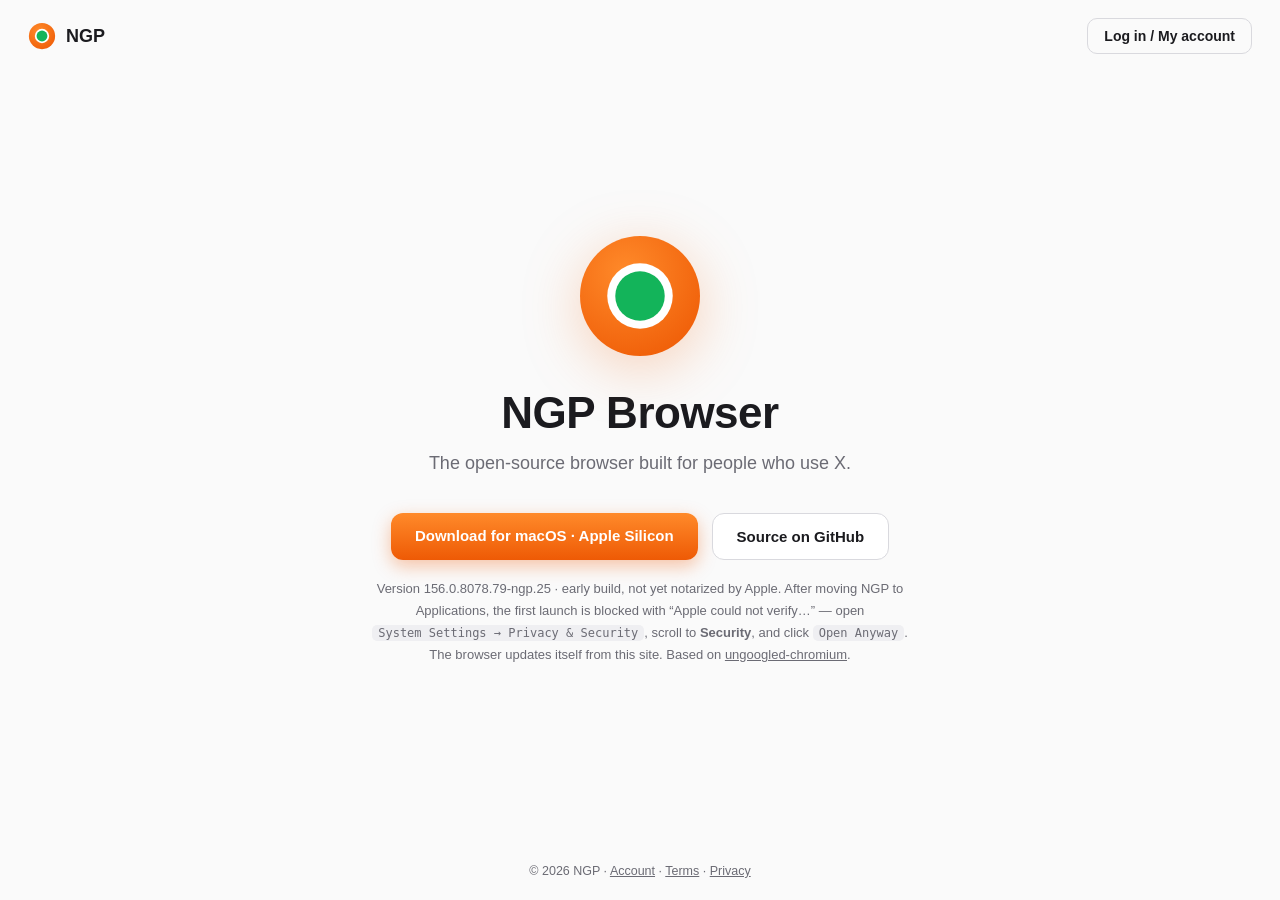
==== site/index.html @ 636c2ef4 "Release ngp.25: Grok is the only built-in search engine; continue where you left off and HTTPS warni" ====
<!DOCTYPE html>
<html lang="en">
<head>
<meta charset="utf-8">
<meta name="viewport" content="width=device-width, initial-scale=1">
<meta name="robots" content="noindex, nofollow, noarchive">
<title>NGP Browser</title>
<link rel="icon" type="image/svg+xml" href="/favicon.svg">
<link rel="icon" type="image/png" sizes="32x32" href="/favicon-32.png">
<link rel="icon" type="image/png" sizes="16x16" href="/favicon-16.png">
<link rel="icon" href="/favicon.ico" sizes="any">
<link rel="apple-touch-icon" href="/apple-touch-icon.png">
<meta name="theme-color" content="#EE5A05">
<style>
  :root {
    --orange: #EE5A05; --orange-hi: #FF8A2A; --green: #13B45A;
    --ink: #1b1b1f; --mut: #6b6b74; --bg: #fafafa; --card: #ffffff;
  }
  * { margin: 0; padding: 0; box-sizing: border-box; }
  body { font-family: -apple-system, BlinkMacSystemFont, "Segoe UI", Helvetica, Arial, sans-serif;
         background: var(--bg); color: var(--ink); min-height: 100vh; display: flex; flex-direction: column; }
  header { display: flex; align-items: center; justify-content: space-between;
           padding: 18px 28px; }
  .brand { display: flex; align-items: center; gap: 10px; font-weight: 700; font-size: 18px; }
  .brand svg { display: block; }
  .account { text-decoration: none; color: var(--ink); font-weight: 600; font-size: 14px;
             border: 1.5px solid #d9d9de; border-radius: 10px; padding: 9px 16px;
             transition: border-color .15s, color .15s; }
  .account:hover { border-color: var(--orange); color: var(--orange); }
  main { flex: 1; display: flex; flex-direction: column; align-items: center;
         justify-content: center; text-align: center; padding: 48px 24px 64px; }
  .logo-hero { width: 128px; height: 128px; margin-bottom: 28px;
               filter: drop-shadow(0 12px 28px rgba(238, 90, 5, .25)); }
  h1 { font-size: 44px; letter-spacing: -0.5px; margin-bottom: 12px; }
  .tag { font-size: 18px; color: var(--mut); max-width: 520px; line-height: 1.5; margin-bottom: 36px; }
  .actions { display: flex; gap: 14px; flex-wrap: wrap; justify-content: center; margin-bottom: 18px; }
  .btn { text-decoration: none; font-weight: 650; font-size: 15px; border-radius: 12px;
         padding: 14px 24px; transition: transform .1s, box-shadow .15s; display: inline-block; }
  .btn:active { transform: translateY(1px); }
  .btn-dl { background: linear-gradient(180deg, var(--orange-hi), var(--orange)); color: #fff;
            box-shadow: 0 6px 18px rgba(238, 90, 5, .35); }
  .btn-dl:hover { box-shadow: 0 8px 24px rgba(238, 90, 5, .45); }
  .btn-gh { background: var(--card); color: var(--ink); border: 1.5px solid #d9d9de; }
  .btn-gh:hover { border-color: var(--ink); }
  .fine { font-size: 13px; color: var(--mut); line-height: 1.7; max-width: 560px; }
  .fine code { background: #efeff2; border-radius: 5px; padding: 1px 6px; font-size: 12px; }
  footer { text-align: center; padding: 22px; font-size: 12.5px; color: var(--mut); }
  footer a { color: var(--mut); }
  @media (prefers-color-scheme: dark) {
    :root { --ink: #ececf0; --mut: #9a9aa4; --bg: #131316; --card: #1d1d22; }
    .account, .btn-gh { border-color: #3a3a42; }
    .fine code { background: #26262c; }
  }
</style>
</head>
<body>
<header>
  <div class="brand">
    <svg width="28" height="28" viewBox="0 0 1024 1024" aria-hidden="true">
      <defs><radialGradient id="o" cx="38%" cy="30%" r="85%">
        <stop offset="0%" stop-color="#FF8A2A"/><stop offset="100%" stop-color="#EE5A05"/>
      </radialGradient></defs>
      <circle cx="512" cy="512" r="480" fill="url(#o)"/>
      <circle cx="512" cy="512" r="262" fill="#fff"/>
      <circle cx="512" cy="512" r="198" fill="#13B45A"/>
    </svg>
    NGP
  </div>
  <a class="account" href="https://id.ngp.one/account">Log in / My account</a>
</header>

<main>
  <svg class="logo-hero" viewBox="0 0 1024 1024" aria-hidden="true">
    <defs><radialGradient id="oh" cx="38%" cy="30%" r="85%">
      <stop offset="0%" stop-color="#FF8A2A"/><stop offset="100%" stop-color="#EE5A05"/>
    </radialGradient></defs>
    <circle cx="512" cy="512" r="480" fill="url(#oh)"/>
    <circle cx="512" cy="512" r="262" fill="#fff"/>
    <circle cx="512" cy="512" r="198" fill="#13B45A"/>
  </svg>
  <h1>NGP Browser</h1>
  <p class="tag">The open-source browser built for people who use X.</p>
  <div class="actions">
    <a class="btn btn-dl" href="https://github.com/orzelig/ngp-releases/releases/download/v156.0.8078.79-ngp.25/NGP-156.0.8078.79-ngp.25.dmg">
      Download for macOS&nbsp;·&nbsp;Apple&nbsp;Silicon</a>
    <a class="btn btn-gh" href="https://github.com/orzelig/ngp-browser">Source on GitHub</a>
  </div>
  <p class="fine">
    Version 156.0.8078.79-ngp.25 · early build, not yet notarized by Apple.
    After moving NGP to Applications, the first launch is blocked with
    &ldquo;Apple could not verify&hellip;&rdquo; &mdash; open
    <code>System&nbsp;Settings → Privacy&nbsp;&amp;&nbsp;Security</code>, scroll to
    <b>Security</b>, and click <code>Open&nbsp;Anyway</code>.<br>
    The browser updates itself from this site. Based on
    <a href="https://github.com/ungoogled-software/ungoogled-chromium" style="color:inherit">ungoogled-chromium</a>.
  </p>
</main>

<footer>© 2026 NGP · <a href="https://id.ngp.one/account">Account</a> · <a href="/terms.html">Terms</a> · <a href="/privacy.html">Privacy</a></footer>
</body>
</html>
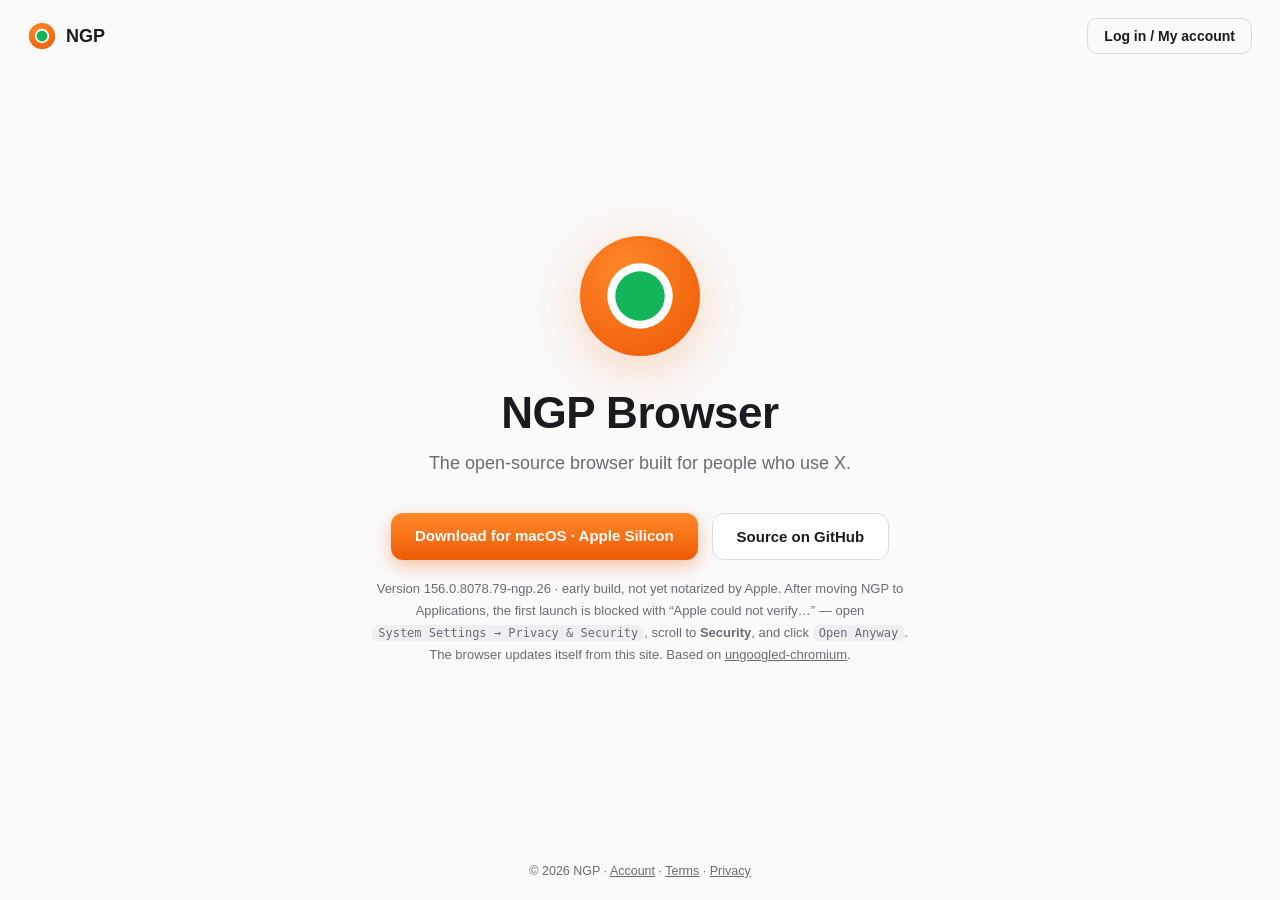
==== commit cad47273: "Release ngp.26: pages translate with Apple's on-device translation instead of Google Translate. Co-A" ====
--- a/site/index.html
+++ b/site/index.html
@@ -81,12 +81,12 @@
   <h1>NGP Browser</h1>
   <p class="tag">The open-source browser built for people who use X.</p>
   <div class="actions">
-    <a class="btn btn-dl" href="https://github.com/orzelig/ngp-releases/releases/download/v156.0.8078.79-ngp.25/NGP-156.0.8078.79-ngp.25.dmg">
+    <a class="btn btn-dl" href="https://github.com/orzelig/ngp-releases/releases/download/v156.0.8078.79-ngp.26/NGP-156.0.8078.79-ngp.26.dmg">
       Download for macOS&nbsp;·&nbsp;Apple&nbsp;Silicon</a>
     <a class="btn btn-gh" href="https://github.com/orzelig/ngp-browser">Source on GitHub</a>
   </div>
   <p class="fine">
-    Version 156.0.8078.79-ngp.25 · early build, not yet notarized by Apple.
+    Version 156.0.8078.79-ngp.26 · early build, not yet notarized by Apple.
     After moving NGP to Applications, the first launch is blocked with
     &ldquo;Apple could not verify&hellip;&rdquo; &mdash; open
     <code>System&nbsp;Settings → Privacy&nbsp;&amp;&nbsp;Security</code>, scroll to
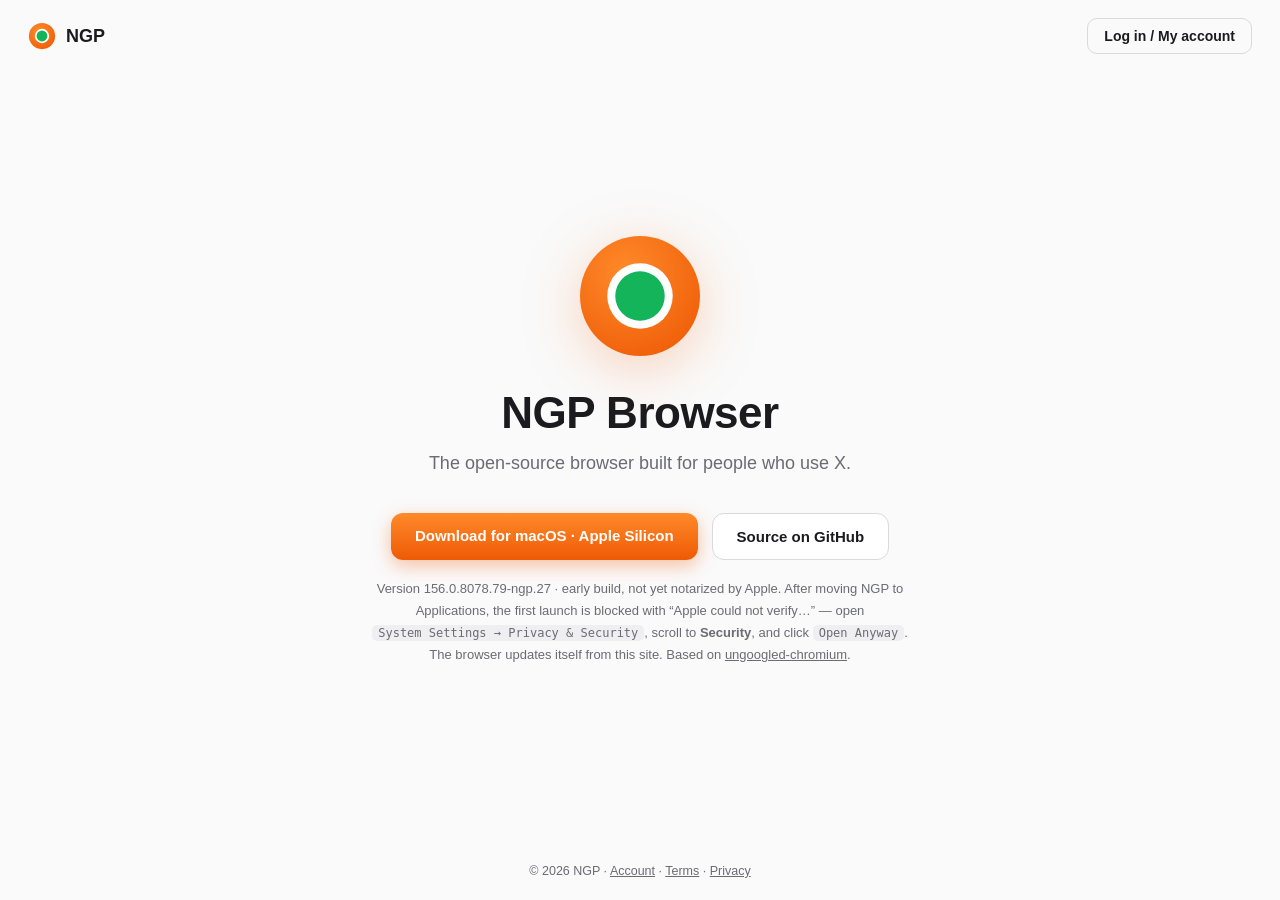
==== commit 52b350f4: "Release ngp.27: "Show original" works while a page is still translating; no Google Translate logos. " ====
--- a/site/index.html
+++ b/site/index.html
@@ -81,12 +81,12 @@
   <h1>NGP Browser</h1>
   <p class="tag">The open-source browser built for people who use X.</p>
   <div class="actions">
-    <a class="btn btn-dl" href="https://github.com/orzelig/ngp-releases/releases/download/v156.0.8078.79-ngp.26/NGP-156.0.8078.79-ngp.26.dmg">
+    <a class="btn btn-dl" href="https://github.com/orzelig/ngp-releases/releases/download/v156.0.8078.79-ngp.27/NGP-156.0.8078.79-ngp.27.dmg">
       Download for macOS&nbsp;·&nbsp;Apple&nbsp;Silicon</a>
     <a class="btn btn-gh" href="https://github.com/orzelig/ngp-browser">Source on GitHub</a>
   </div>
   <p class="fine">
-    Version 156.0.8078.79-ngp.26 · early build, not yet notarized by Apple.
+    Version 156.0.8078.79-ngp.27 · early build, not yet notarized by Apple.
     After moving NGP to Applications, the first launch is blocked with
     &ldquo;Apple could not verify&hellip;&rdquo; &mdash; open
     <code>System&nbsp;Settings → Privacy&nbsp;&amp;&nbsp;Security</code>, scroll to
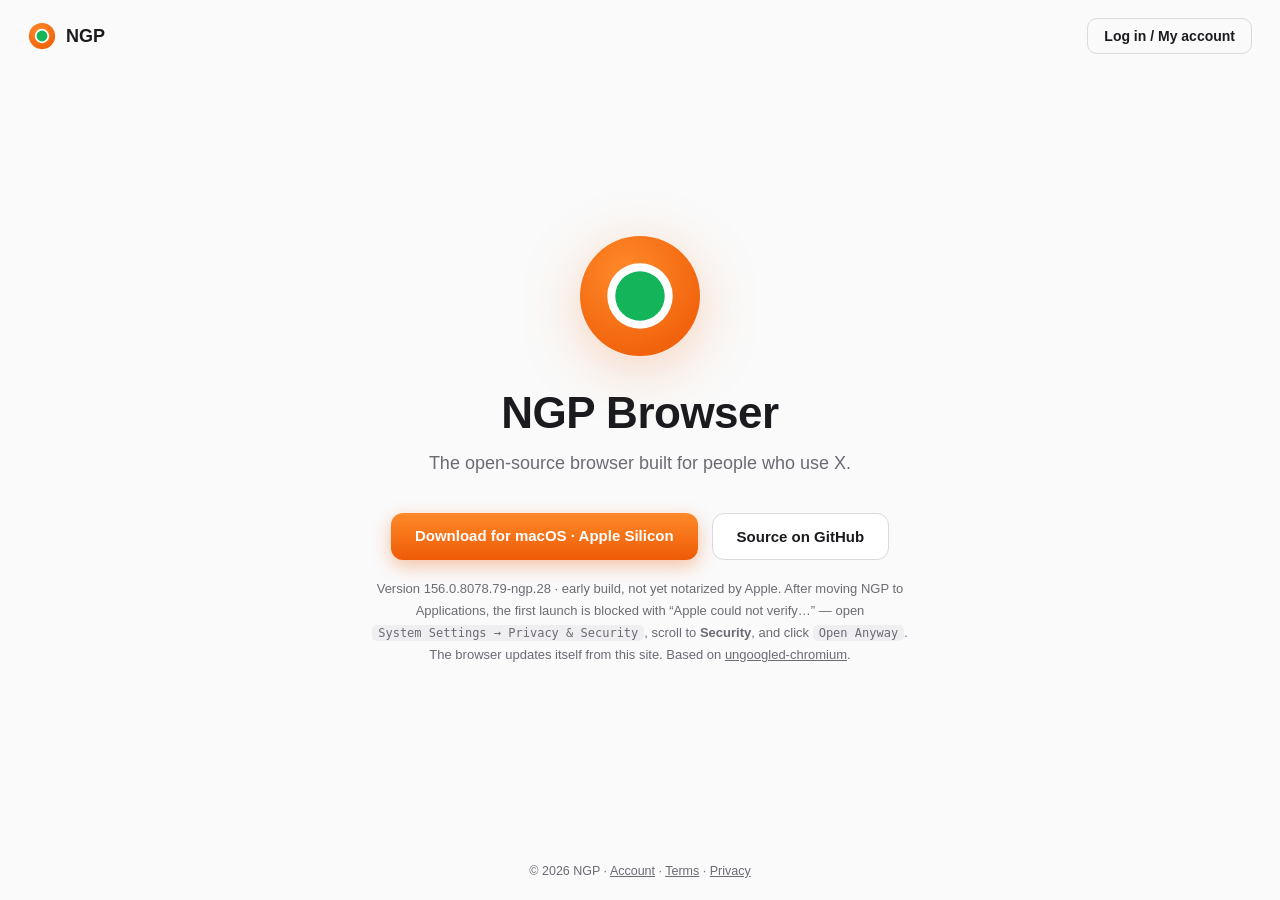
==== commit d29a19ff: "Release ngp.28: a "Translating…" label and spinners while a page is being translated. Co-Authored-By" ====
--- a/site/index.html
+++ b/site/index.html
@@ -81,12 +81,12 @@
   <h1>NGP Browser</h1>
   <p class="tag">The open-source browser built for people who use X.</p>
   <div class="actions">
-    <a class="btn btn-dl" href="https://github.com/orzelig/ngp-releases/releases/download/v156.0.8078.79-ngp.27/NGP-156.0.8078.79-ngp.27.dmg">
+    <a class="btn btn-dl" href="https://github.com/orzelig/ngp-releases/releases/download/v156.0.8078.79-ngp.28/NGP-156.0.8078.79-ngp.28.dmg">
       Download for macOS&nbsp;·&nbsp;Apple&nbsp;Silicon</a>
     <a class="btn btn-gh" href="https://github.com/orzelig/ngp-browser">Source on GitHub</a>
   </div>
   <p class="fine">
-    Version 156.0.8078.79-ngp.27 · early build, not yet notarized by Apple.
+    Version 156.0.8078.79-ngp.28 · early build, not yet notarized by Apple.
     After moving NGP to Applications, the first launch is blocked with
     &ldquo;Apple could not verify&hellip;&rdquo; &mdash; open
     <code>System&nbsp;Settings → Privacy&nbsp;&amp;&nbsp;Security</code>, scroll to
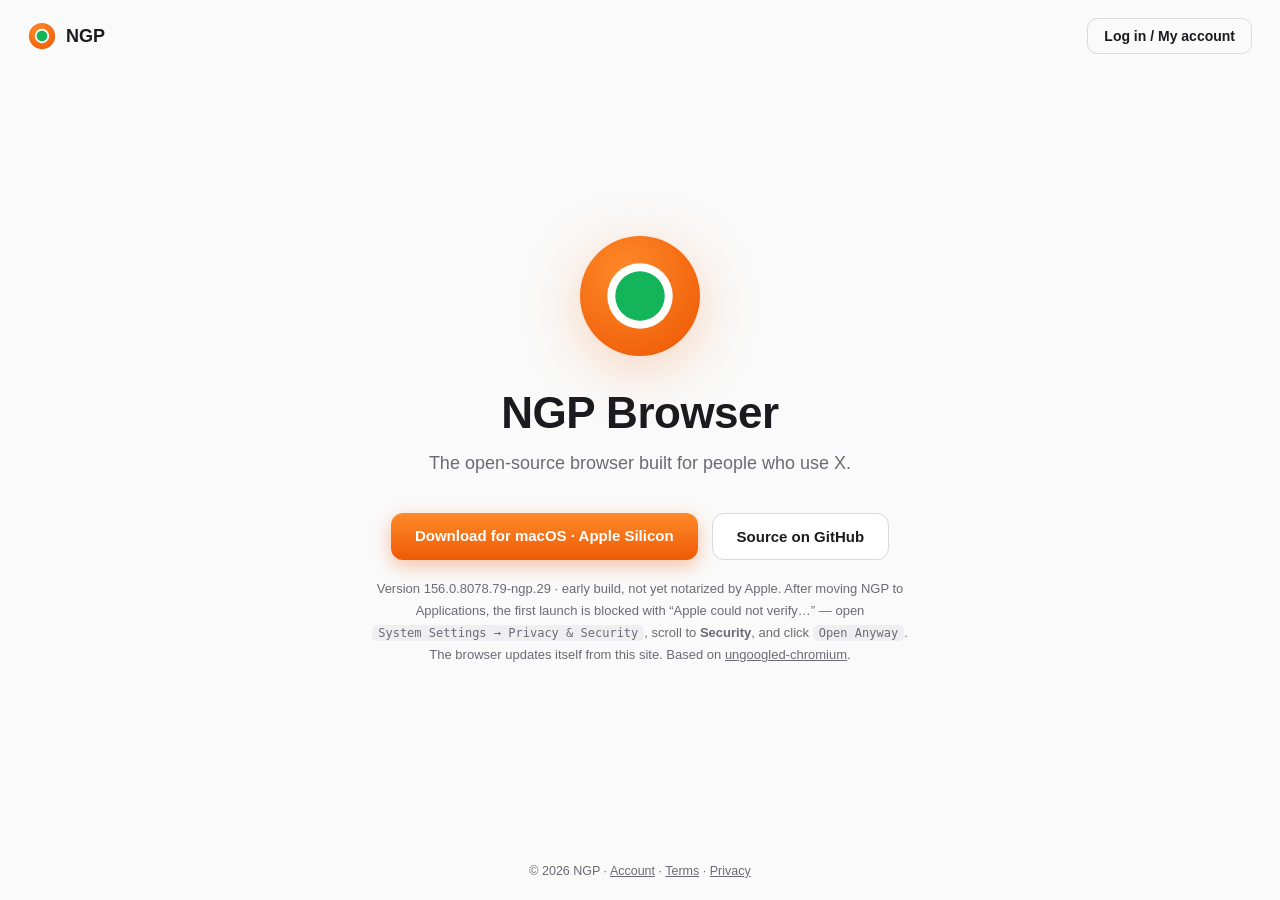
==== commit 89130738: "Release ngp.29: switching between the original and the translation is quick. "Show original" keeps a" ====
--- a/site/index.html
+++ b/site/index.html
@@ -81,12 +81,12 @@
   <h1>NGP Browser</h1>
   <p class="tag">The open-source browser built for people who use X.</p>
   <div class="actions">
-    <a class="btn btn-dl" href="https://github.com/orzelig/ngp-releases/releases/download/v156.0.8078.79-ngp.28/NGP-156.0.8078.79-ngp.28.dmg">
+    <a class="btn btn-dl" href="https://github.com/orzelig/ngp-releases/releases/download/v156.0.8078.79-ngp.29/NGP-156.0.8078.79-ngp.29.dmg">
       Download for macOS&nbsp;·&nbsp;Apple&nbsp;Silicon</a>
     <a class="btn btn-gh" href="https://github.com/orzelig/ngp-browser">Source on GitHub</a>
   </div>
   <p class="fine">
-    Version 156.0.8078.79-ngp.28 · early build, not yet notarized by Apple.
+    Version 156.0.8078.79-ngp.29 · early build, not yet notarized by Apple.
     After moving NGP to Applications, the first launch is blocked with
     &ldquo;Apple could not verify&hellip;&rdquo; &mdash; open
     <code>System&nbsp;Settings → Privacy&nbsp;&amp;&nbsp;Security</code>, scroll to
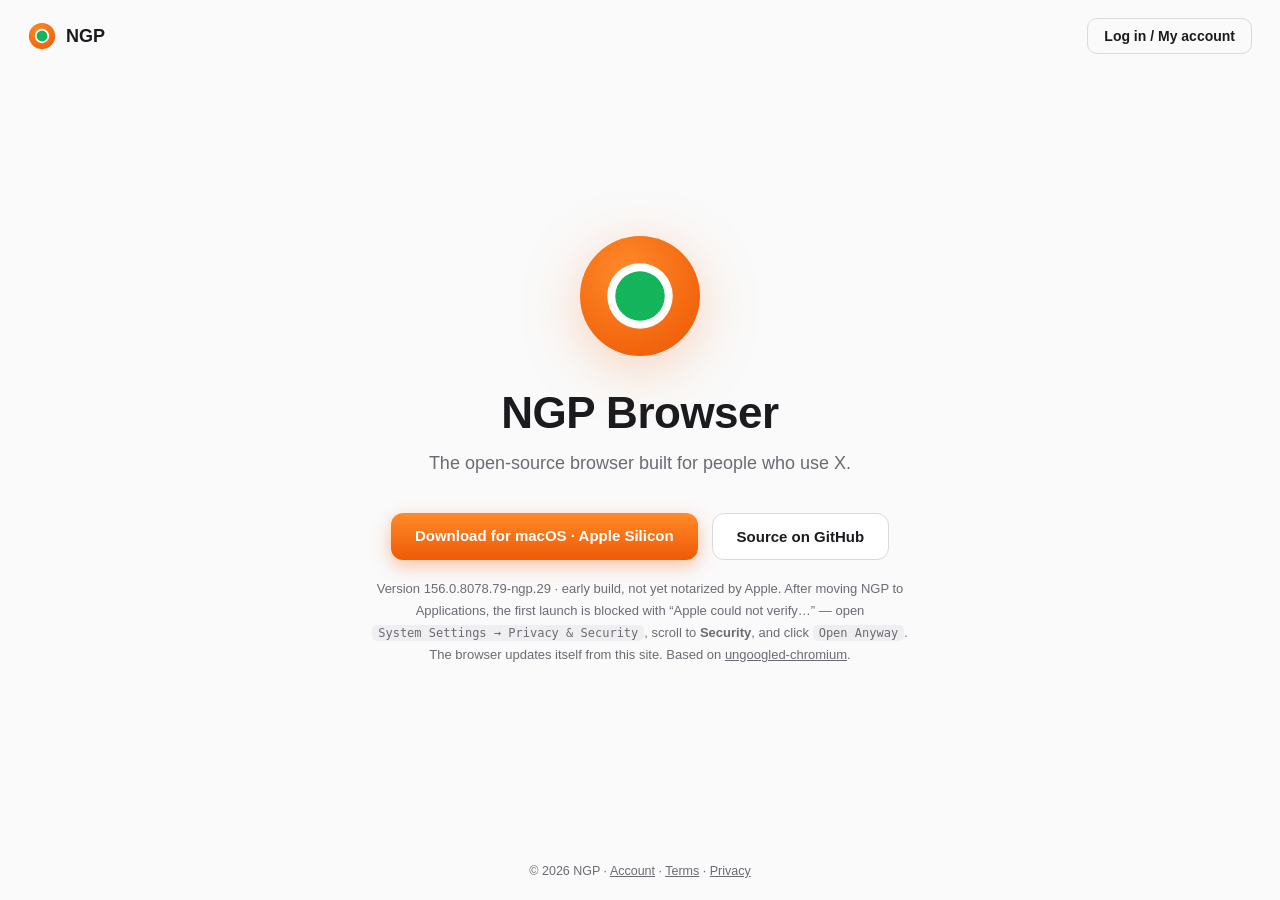
==== commit e331c30c: "site: download page reads the signed update manifest The download link and version on ngp.one were h" ====
--- a/site/index.html
+++ b/site/index.html
@@ -81,12 +81,12 @@
   <h1>NGP Browser</h1>
   <p class="tag">The open-source browser built for people who use X.</p>
   <div class="actions">
-    <a class="btn btn-dl" href="https://github.com/orzelig/ngp-releases/releases/download/v156.0.8078.79-ngp.29/NGP-156.0.8078.79-ngp.29.dmg">
+    <a class="btn btn-dl" id="dl" href="https://github.com/orzelig/ngp-releases/releases/download/v156.0.8078.79-ngp.29/NGP-156.0.8078.79-ngp.29.dmg">
       Download for macOS&nbsp;·&nbsp;Apple&nbsp;Silicon</a>
     <a class="btn btn-gh" href="https://github.com/orzelig/ngp-browser">Source on GitHub</a>
   </div>
   <p class="fine">
-    Version 156.0.8078.79-ngp.29 · early build, not yet notarized by Apple.
+    Version <span id="ver">156.0.8078.79-ngp.29</span> · early build, not yet notarized by Apple.
     After moving NGP to Applications, the first launch is blocked with
     &ldquo;Apple could not verify&hellip;&rdquo; &mdash; open
     <code>System&nbsp;Settings → Privacy&nbsp;&amp;&nbsp;Security</code>, scroll to
@@ -97,5 +97,19 @@
 </main>
 
 <footer>© 2026 NGP · <a href="https://id.ngp.one/account">Account</a> · <a href="/terms.html">Terms</a> · <a href="/privacy.html">Privacy</a></footer>
+<script>
+  // Keep the download link and version in sync with the signed update
+  // manifest the VM publishes for every release — the same single source of
+  // truth the browser's self-updater reads. Once the fetch succeeds this page
+  // carries no hard-coded version, so a cut needs no edit here; the values in
+  // the markup are only a fallback for when the manifest can't be reached.
+  fetch('/update/macos-arm64.json', { cache: 'no-store' })
+    .then(function (r) { return r.ok ? r.json() : Promise.reject(r.status); })
+    .then(function (m) {
+      if (m && m.url) { document.getElementById('dl').href = m.url; }
+      if (m && m.version) { document.getElementById('ver').textContent = m.version; }
+    })
+    .catch(function () { /* leave the hard-coded fallback in place */ });
+</script>
 </body>
 </html>
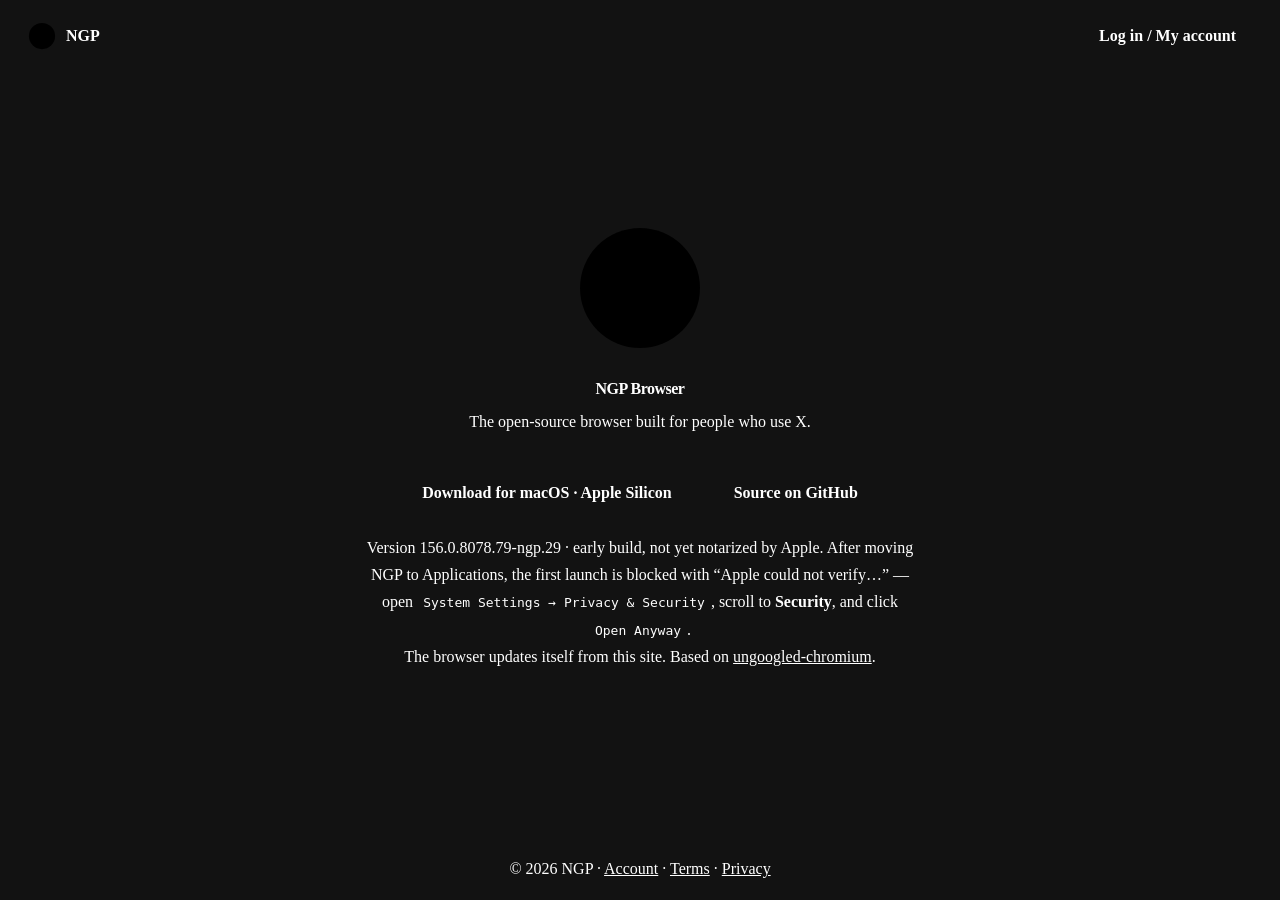
==== commit b292a0f1: "site: restyle ngp.one in NGP's dark design language from site/tokens.css (#15) site/tokens.css holds" ====
--- a/site/index.html
+++ b/site/index.html
@@ -10,46 +10,48 @@
 <link rel="icon" type="image/png" sizes="16x16" href="/favicon-16.png">
 <link rel="icon" href="/favicon.ico" sizes="any">
 <link rel="apple-touch-icon" href="/apple-touch-icon.png">
-<meta name="theme-color" content="#EE5A05">
+<meta name="theme-color" content="#000000">
+<link rel="stylesheet" href="/tokens.css">
 <style>
-  :root {
-    --orange: #EE5A05; --orange-hi: #FF8A2A; --green: #13B45A;
-    --ink: #1b1b1f; --mut: #6b6b74; --bg: #fafafa; --card: #ffffff;
-  }
+  /* Every colour, size and font comes from /tokens.css (ADR 0004). */
+  :root { color-scheme: dark; }
   * { margin: 0; padding: 0; box-sizing: border-box; }
-  body { font-family: -apple-system, BlinkMacSystemFont, "Segoe UI", Helvetica, Arial, sans-serif;
-         background: var(--bg); color: var(--ink); min-height: 100vh; display: flex; flex-direction: column; }
-  header { display: flex; align-items: center; justify-content: space-between;
+  html { background: var(--ngp-bg); }
+  body { font-family: var(--ngp-font); background: var(--ngp-bg); color: var(--ngp-text);
+         min-height: 100vh; display: flex; flex-direction: column; }
+  header { display: flex; align-items: center; justify-content: space-between; gap: 12px;
            padding: 18px 28px; }
-  .brand { display: flex; align-items: center; gap: 10px; font-weight: 700; font-size: 18px; }
+  .brand { display: flex; align-items: center; gap: 10px; font-weight: 700; font-size: var(--ngp-size-17); }
   .brand svg { display: block; }
-  .account { text-decoration: none; color: var(--ink); font-weight: 600; font-size: 14px;
-             border: 1.5px solid #d9d9de; border-radius: 10px; padding: 9px 16px;
-             transition: border-color .15s, color .15s; }
-  .account:hover { border-color: var(--orange); color: var(--orange); }
+  .mark-hi { stop-color: var(--ngp-brand-hi); }
+  .mark-lo { stop-color: var(--ngp-brand-lo); }
+  .mark-ring { fill: var(--ngp-brand-ring); }
+  .mark-core { fill: var(--ngp-brand-core); }
+  .account { text-decoration: none; color: var(--ngp-text); font-weight: 600; font-size: var(--ngp-size-14);
+             background: var(--ngp-glass-2); border: 1px solid var(--ngp-hairline);
+             border-radius: 10px; padding: 9px 16px; }
+  .account:hover { border-color: var(--ngp-accent); color: var(--ngp-accent); }
   main { flex: 1; display: flex; flex-direction: column; align-items: center;
          justify-content: center; text-align: center; padding: 48px 24px 64px; }
-  .logo-hero { width: 128px; height: 128px; margin-bottom: 28px;
-               filter: drop-shadow(0 12px 28px rgba(238, 90, 5, .25)); }
-  h1 { font-size: 44px; letter-spacing: -0.5px; margin-bottom: 12px; }
-  .tag { font-size: 18px; color: var(--mut); max-width: 520px; line-height: 1.5; margin-bottom: 36px; }
+  .logo-hero { width: 128px; height: 128px; margin-bottom: 28px; }
+  h1 { font-size: var(--ngp-size-40); letter-spacing: -0.5px; margin-bottom: 12px; color: var(--ngp-text); }
+  .tag { font-size: var(--ngp-size-17); color: var(--ngp-text-2); max-width: 520px; line-height: 1.5; margin-bottom: 36px; }
   .actions { display: flex; gap: 14px; flex-wrap: wrap; justify-content: center; margin-bottom: 18px; }
-  .btn { text-decoration: none; font-weight: 650; font-size: 15px; border-radius: 12px;
-         padding: 14px 24px; transition: transform .1s, box-shadow .15s; display: inline-block; }
-  .btn:active { transform: translateY(1px); }
-  .btn-dl { background: linear-gradient(180deg, var(--orange-hi), var(--orange)); color: #fff;
-            box-shadow: 0 6px 18px rgba(238, 90, 5, .35); }
-  .btn-dl:hover { box-shadow: 0 8px 24px rgba(238, 90, 5, .45); }
-  .btn-gh { background: var(--card); color: var(--ink); border: 1.5px solid #d9d9de; }
-  .btn-gh:hover { border-color: var(--ink); }
-  .fine { font-size: 13px; color: var(--mut); line-height: 1.7; max-width: 560px; }
-  .fine code { background: #efeff2; border-radius: 5px; padding: 1px 6px; font-size: 12px; }
-  footer { text-align: center; padding: 22px; font-size: 12.5px; color: var(--mut); }
-  footer a { color: var(--mut); }
-  @media (prefers-color-scheme: dark) {
-    :root { --ink: #ececf0; --mut: #9a9aa4; --bg: #131316; --card: #1d1d22; }
-    .account, .btn-gh { border-color: #3a3a42; }
-    .fine code { background: #26262c; }
+  .btn { text-decoration: none; font-weight: 650; font-size: var(--ngp-size-15); border-radius: 12px;
+         padding: 14px 24px; display: inline-block; border: 1px solid var(--ngp-hairline); }
+  .btn-dl { background: var(--ngp-accent); color: var(--ngp-bg); border-color: var(--ngp-accent); }
+  .btn-gh { background: var(--ngp-glass-2); color: var(--ngp-text); }
+  .btn-gh:hover { border-color: var(--ngp-text-2); }
+  .fine { font-size: var(--ngp-size-14); color: var(--ngp-text-2); line-height: 1.7; max-width: 560px; }
+  .fine b { color: var(--ngp-text); }
+  .fine code { background: var(--ngp-glass-3); border: 1px solid var(--ngp-hairline); border-radius: 5px;
+               padding: 1px 6px; font-size: var(--ngp-size-12); color: var(--ngp-text); }
+  .quiet { color: inherit; }
+  footer { text-align: center; padding: 22px; font-size: var(--ngp-size-12); color: var(--ngp-text-3); }
+  footer a { color: var(--ngp-text-3); }
+  @media (max-width: 420px) {
+    header { padding: 16px 18px; }
+    main { padding: 40px 18px 56px; }
   }
 </style>
 </head>
@@ -58,11 +60,11 @@
   <div class="brand">
     <svg width="28" height="28" viewBox="0 0 1024 1024" aria-hidden="true">
       <defs><radialGradient id="o" cx="38%" cy="30%" r="85%">
-        <stop offset="0%" stop-color="#FF8A2A"/><stop offset="100%" stop-color="#EE5A05"/>
+        <stop offset="0%" class="mark-hi"/><stop offset="100%" class="mark-lo"/>
       </radialGradient></defs>
       <circle cx="512" cy="512" r="480" fill="url(#o)"/>
-      <circle cx="512" cy="512" r="262" fill="#fff"/>
-      <circle cx="512" cy="512" r="198" fill="#13B45A"/>
+      <circle cx="512" cy="512" r="262" class="mark-ring"/>
+      <circle cx="512" cy="512" r="198" class="mark-core"/>
     </svg>
     NGP
   </div>
@@ -72,16 +74,16 @@
 <main>
   <svg class="logo-hero" viewBox="0 0 1024 1024" aria-hidden="true">
     <defs><radialGradient id="oh" cx="38%" cy="30%" r="85%">
-      <stop offset="0%" stop-color="#FF8A2A"/><stop offset="100%" stop-color="#EE5A05"/>
+      <stop offset="0%" class="mark-hi"/><stop offset="100%" class="mark-lo"/>
     </radialGradient></defs>
     <circle cx="512" cy="512" r="480" fill="url(#oh)"/>
-    <circle cx="512" cy="512" r="262" fill="#fff"/>
-    <circle cx="512" cy="512" r="198" fill="#13B45A"/>
+    <circle cx="512" cy="512" r="262" class="mark-ring"/>
+    <circle cx="512" cy="512" r="198" class="mark-core"/>
   </svg>
   <h1>NGP Browser</h1>
   <p class="tag">The open-source browser built for people who use X.</p>
   <div class="actions">
-    <a class="btn btn-dl" id="dl" href="https://github.com/orzelig/ngp-releases/releases/download/v156.0.8078.79-ngp.29/NGP-156.0.8078.79-ngp.29.dmg">
+    <a id="dl" class="btn btn-dl" href="https://github.com/orzelig/ngp-releases/releases/download/v156.0.8078.79-ngp.29/NGP-156.0.8078.79-ngp.29.dmg">
       Download for macOS&nbsp;·&nbsp;Apple&nbsp;Silicon</a>
     <a class="btn btn-gh" href="https://github.com/orzelig/ngp-browser">Source on GitHub</a>
   </div>
@@ -92,24 +94,31 @@
     <code>System&nbsp;Settings → Privacy&nbsp;&amp;&nbsp;Security</code>, scroll to
     <b>Security</b>, and click <code>Open&nbsp;Anyway</code>.<br>
     The browser updates itself from this site. Based on
-    <a href="https://github.com/ungoogled-software/ungoogled-chromium" style="color:inherit">ungoogled-chromium</a>.
+    <a href="https://github.com/ungoogled-software/ungoogled-chromium" class="quiet">ungoogled-chromium</a>.
   </p>
 </main>
 
 <footer>© 2026 NGP · <a href="https://id.ngp.one/account">Account</a> · <a href="/terms.html">Terms</a> · <a href="/privacy.html">Privacy</a></footer>
 <script>
-  // Keep the download link and version in sync with the signed update
-  // manifest the VM publishes for every release — the same single source of
-  // truth the browser's self-updater reads. Once the fetch succeeds this page
-  // carries no hard-coded version, so a cut needs no edit here; the values in
-  // the markup are only a fallback for when the manifest can't be reached.
+  // Show the release the VM's puller verified and installed (ADR 0003). The
+  // link and version above are the fallback: anything short of a whole
+  // manifest leaves them as they are.
   fetch('/update/macos-arm64.json', { cache: 'no-store' })
-    .then(function (r) { return r.ok ? r.json() : Promise.reject(r.status); })
+    .then(function (res) {
+      if (!res.ok) throw new Error('manifest: HTTP ' + res.status);
+      return res.json();
+    })
     .then(function (m) {
-      if (m && m.url) { document.getElementById('dl').href = m.url; }
-      if (m && m.version) { document.getElementById('ver').textContent = m.version; }
+      if (!m || typeof m !== 'object') return;
+      if (typeof m.url !== 'string' || m.url === '') return;
+      if (typeof m.version !== 'string' || m.version === '') return;
+      var dl = document.getElementById('dl');
+      var ver = document.getElementById('ver');
+      if (!dl || !ver) return;
+      dl.href = m.url;
+      ver.textContent = m.version;
     })
-    .catch(function () { /* leave the hard-coded fallback in place */ });
+    .catch(function () {});
 </script>
 </body>
 </html>
